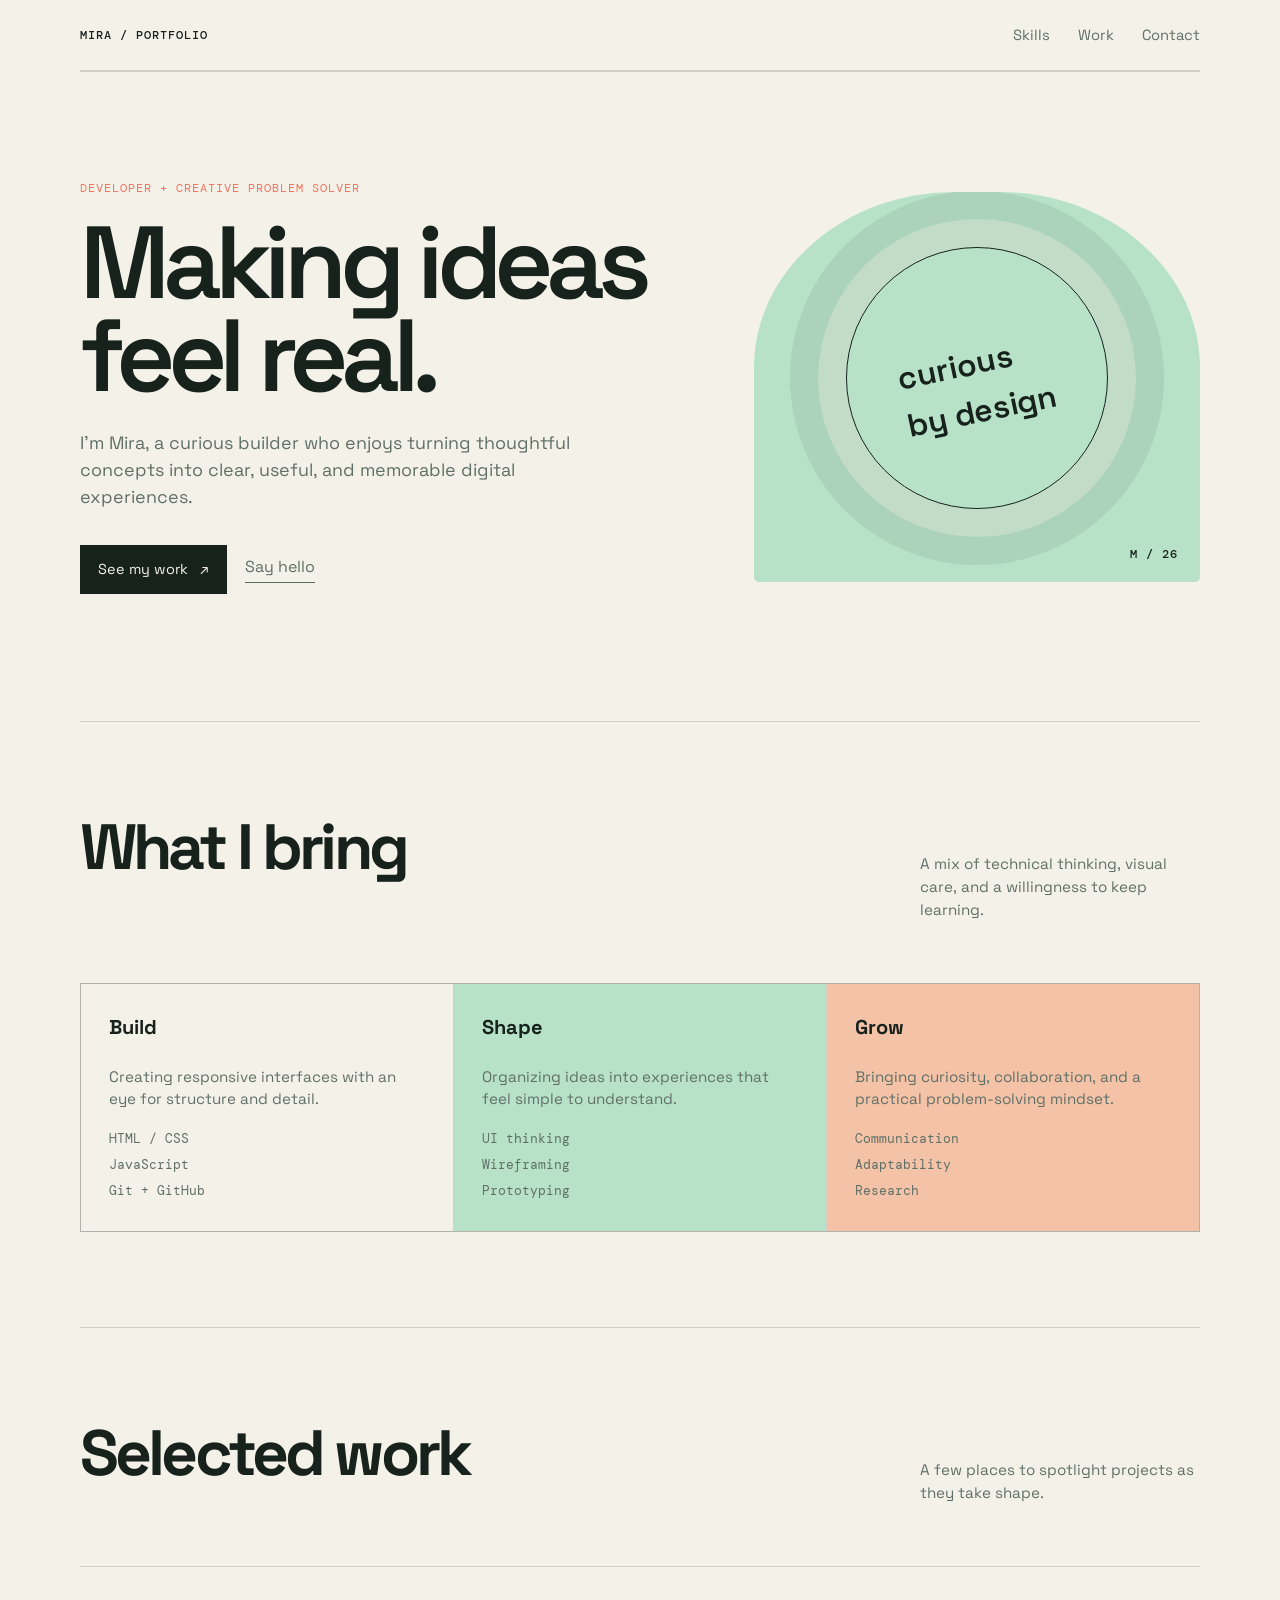
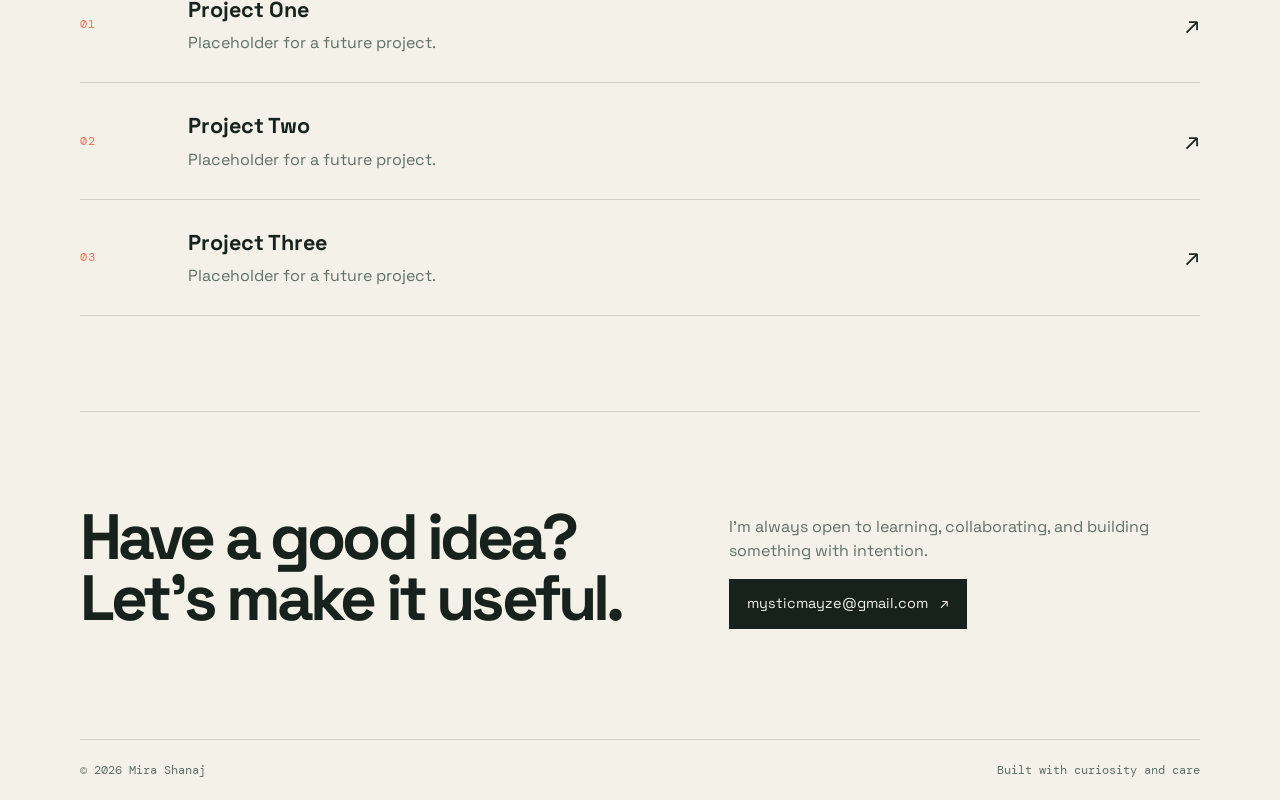
==== index.html @ 94800865 "Add initial portfolio website structure and styles This commit adds the initial structure and stylin" ====
<!DOCTYPE html>
<html lang="en">
<head>
    <meta charset="UTF-8">
    <meta name="viewport" content="width=device-width, initial-scale=1.0">
    <meta name="description" content="Mira Shanaj's portfolio: a curious developer building useful digital experiences.">
    <title>Mira Shanaj | Developer Portfolio</title>
    <style>
        @import url('https://fonts.googleapis.com/css2?family=DM+Mono:wght@400;500&family=Space+Grotesk:wght@400;500;600;700&display=swap');

        :root {
            --ink: #17221d;
            --muted: #607067;
            --paper: #f4f1e9;
            --mint: #b8e2c8;
            --coral: #ef755f;
            --line: rgba(23, 34, 29, 0.16);
        }

        * { box-sizing: border-box; }

        html { scroll-behavior: smooth; }

        body {
            margin: 0;
            color: var(--ink);
            background: var(--paper);
            font-family: 'Space Grotesk', sans-serif;
            line-height: 1.5;
        }

        a { color: inherit; text-decoration: none; }

        .shell { width: min(1120px, calc(100% - 40px)); margin: 0 auto; }

        header {
            display: flex;
            align-items: center;
            justify-content: space-between;
            padding: 24px 0;
            border-bottom: 1px solid var(--line);
        }

        .mark, .eyebrow, .project-number {
            font-family: 'DM Mono', monospace;
            font-size: 0.78rem;
            letter-spacing: 0.08em;
            text-transform: uppercase;
        }

        .mark { font-weight: 500; }

        nav { display: flex; gap: 28px; color: var(--muted); font-size: 0.92rem; }
        nav a:hover { color: var(--coral); }

        .hero {
            min-height: 650px;
            display: grid;
            grid-template-columns: 1.15fr 0.85fr;
            align-items: center;
            gap: 70px;
            padding: 90px 0 110px;
        }

        .eyebrow { color: var(--coral); margin: 0 0 18px; }

        h1, h2, h3, p { margin-top: 0; }

        h1 {
            max-width: 700px;
            margin-bottom: 28px;
            font-size: clamp(3.7rem, 8vw, 7.8rem);
            line-height: 0.91;
            letter-spacing: -0.07em;
            font-weight: 600;
        }

        .hero-copy { max-width: 500px; color: var(--muted); font-size: 1.12rem; }

        .actions { display: flex; align-items: center; gap: 18px; margin-top: 34px; }

        .button {
            display: inline-flex;
            align-items: center;
            gap: 12px;
            padding: 13px 17px;
            border: 1px solid var(--ink);
            background: var(--ink);
            color: var(--paper);
            font-size: 0.9rem;
            transition: transform 180ms ease, background 180ms ease;
        }

        .button:hover { transform: translateY(-3px); background: var(--coral); border-color: var(--coral); }
        .text-link { color: var(--muted); border-bottom: 1px solid var(--muted); padding-bottom: 3px; }
        .text-link:hover { color: var(--coral); border-color: var(--coral); }

        .hero-art {
            position: relative;
            min-height: 390px;
            background: var(--mint);
            overflow: hidden;
            border-radius: 45% 45% 5px 5px;
        }

        .hero-art::before {
            content: '';
            position: absolute;
            width: 260px;
            height: 260px;
            top: 55px;
            left: 50%;
            transform: translateX(-50%);
            border: 1px solid var(--ink);
            border-radius: 50%;
            box-shadow: 0 0 0 28px rgba(244, 241, 233, 0.3), 0 0 0 56px rgba(23, 34, 29, 0.08);
        }

        .hero-art::after {
            content: 'M / 26';
            position: absolute;
            right: 22px;
            bottom: 20px;
            font: 500 0.78rem 'DM Mono', monospace;
            letter-spacing: 0.08em;
        }

        .orbit-label { position: absolute; top: 50%; left: 50%; transform: translate(-50%, -50%) rotate(-12deg); font-size: 2rem; font-weight: 600; }

        section { padding: 95px 0; border-top: 1px solid var(--line); }

        .section-heading { display: flex; justify-content: space-between; align-items: baseline; margin-bottom: 46px; }
        h2 { font-size: clamp(2.3rem, 5vw, 4.4rem); line-height: 0.95; letter-spacing: -0.06em; margin-bottom: 0; }
        .section-note { max-width: 280px; color: var(--muted); font-size: 0.95rem; }

        .skills { display: grid; grid-template-columns: repeat(3, 1fr); gap: 1px; background: var(--line); border: 1px solid var(--line); }
        .skill { min-height: 200px; padding: 28px; background: var(--paper); }
        .skill:nth-child(2) { background: var(--mint); }
        .skill:nth-child(3) { background: #f3c2a7; }
        .skill h3 { font-size: 1.25rem; margin-bottom: 24px; }
        .skill p { color: var(--muted); font-size: 0.95rem; }
        .skill ul { list-style: none; margin: 0; padding: 0; color: var(--muted); font: 0.8rem 'DM Mono', monospace; line-height: 2; }

        .projects { display: grid; gap: 0; }
        .project { display: grid; grid-template-columns: 80px 1fr 120px; gap: 28px; align-items: center; padding: 27px 0; border-bottom: 1px solid var(--line); }
        .project:first-child { border-top: 1px solid var(--line); }
        .project-number { color: var(--coral); }
        .project h3 { margin: 0 0 5px; font-size: 1.35rem; }
        .project p { margin: 0; color: var(--muted); }
        .project-arrow { justify-self: end; font-size: 1.5rem; transition: transform 180ms ease; }
        .project:hover .project-arrow { transform: translate(5px, -5px); color: var(--coral); }

        .contact { display: grid; grid-template-columns: 1fr 0.8fr; gap: 60px; align-items: end; padding-bottom: 110px; }
        .contact h2 { max-width: 650px; }
        .contact-copy { color: var(--muted); }
        footer { display: flex; justify-content: space-between; gap: 20px; padding: 22px 0; border-top: 1px solid var(--line); color: var(--muted); font: 0.75rem 'DM Mono', monospace; }

        @media (max-width: 760px) {
            .shell { width: min(100% - 28px, 560px); }
            header { padding: 18px 0; }
            nav { gap: 14px; font-size: 0.8rem; }
            .hero { display: flex; flex-direction: column; align-items: stretch; gap: 48px; padding: 70px 0 80px; }
            h1 { font-size: clamp(3.6rem, 18vw, 6rem); }
            .hero-art { min-height: 280px; }
            section { padding: 70px 0; }
            .section-heading, .contact { display: block; }
            .section-note { margin-top: 18px; }
            .skills { grid-template-columns: 1fr; }
            .skill { min-height: auto; }
            .project { grid-template-columns: 42px 1fr 25px; gap: 12px; }
            .project p { font-size: 0.88rem; }
            .contact-copy { margin: 22px 0 30px; }
            footer { display: block; }
            footer span { display: block; margin-top: 8px; }
        }
    </style>
</head>
<body>
    <div class="shell">
        <header>
            <a class="mark" href="#top">Mira / portfolio</a>
            <nav aria-label="Main navigation">
                <a href="#skills">Skills</a>
                <a href="#work">Work</a>
                <a href="#contact">Contact</a>
            </nav>
        </header>

        <main id="top">
            <section class="hero">
                <div>
                    <p class="eyebrow">Developer + creative problem solver</p>
                    <h1>Making ideas feel real.</h1>
                    <p class="hero-copy">I’m Mira, a curious builder who enjoys turning thoughtful concepts into clear, useful, and memorable digital experiences.</p>
                    <div class="actions">
                        <a class="button" href="#work">See my work <span aria-hidden="true">↗</span></a>
                        <a class="text-link" href="mailto:mysticmayze@gmail.com">Say hello</a>
                    </div>
                </div>
                <div class="hero-art" aria-label="Abstract graphic with the letter M">
                    <div class="orbit-label">curious<br>by design</div>
                </div>
            </section>

            <section id="skills">
                <div class="section-heading">
                    <h2>What I bring</h2>
                    <p class="section-note">A mix of technical thinking, visual care, and a willingness to keep learning.</p>
                </div>
                <div class="skills">
                    <article class="skill">
                        <h3>Build</h3>
                        <p>Creating responsive interfaces with an eye for structure and detail.</p>
                        <ul><li>HTML / CSS</li><li>JavaScript</li><li>Git + GitHub</li></ul>
                    </article>
                    <article class="skill">
                        <h3>Shape</h3>
                        <p>Organizing ideas into experiences that feel simple to understand.</p>
                        <ul><li>UI thinking</li><li>Wireframing</li><li>Prototyping</li></ul>
                    </article>
                    <article class="skill">
                        <h3>Grow</h3>
                        <p>Bringing curiosity, collaboration, and a practical problem-solving mindset.</p>
                        <ul><li>Communication</li><li>Adaptability</li><li>Research</li></ul>
                    </article>
                </div>
            </section>

            <section id="work">
                <div class="section-heading">
                    <h2>Selected work</h2>
                    <p class="section-note">A few places to spotlight projects as they take shape.</p>
                </div>
                <div class="projects">
                    <a class="project" href="#contact"><span class="project-number">01</span><span><h3>Project One</h3><p>Placeholder for a future project.</p></span><span class="project-arrow" aria-hidden="true">↗</span></a>
                    <a class="project" href="#contact"><span class="project-number">02</span><span><h3>Project Two</h3><p>Placeholder for a future project.</p></span><span class="project-arrow" aria-hidden="true">↗</span></a>
                    <a class="project" href="#contact"><span class="project-number">03</span><span><h3>Project Three</h3><p>Placeholder for a future project.</p></span><span class="project-arrow" aria-hidden="true">↗</span></a>
                </div>
            </section>

            <section class="contact" id="contact">
                <h2>Have a good idea?<br>Let’s make it useful.</h2>
                <div>
                    <p class="contact-copy">I’m always open to learning, collaborating, and building something with intention.</p>
                    <a class="button" href="mailto:mysticmayze@gmail.com">mysticmayze@gmail.com <span aria-hidden="true">↗</span></a>
                </div>
            </section>
        </main>

        <footer><span>© 2026 Mira Shanaj</span><span>Built with curiosity and care</span></footer>
    </div>
</body>
</html>
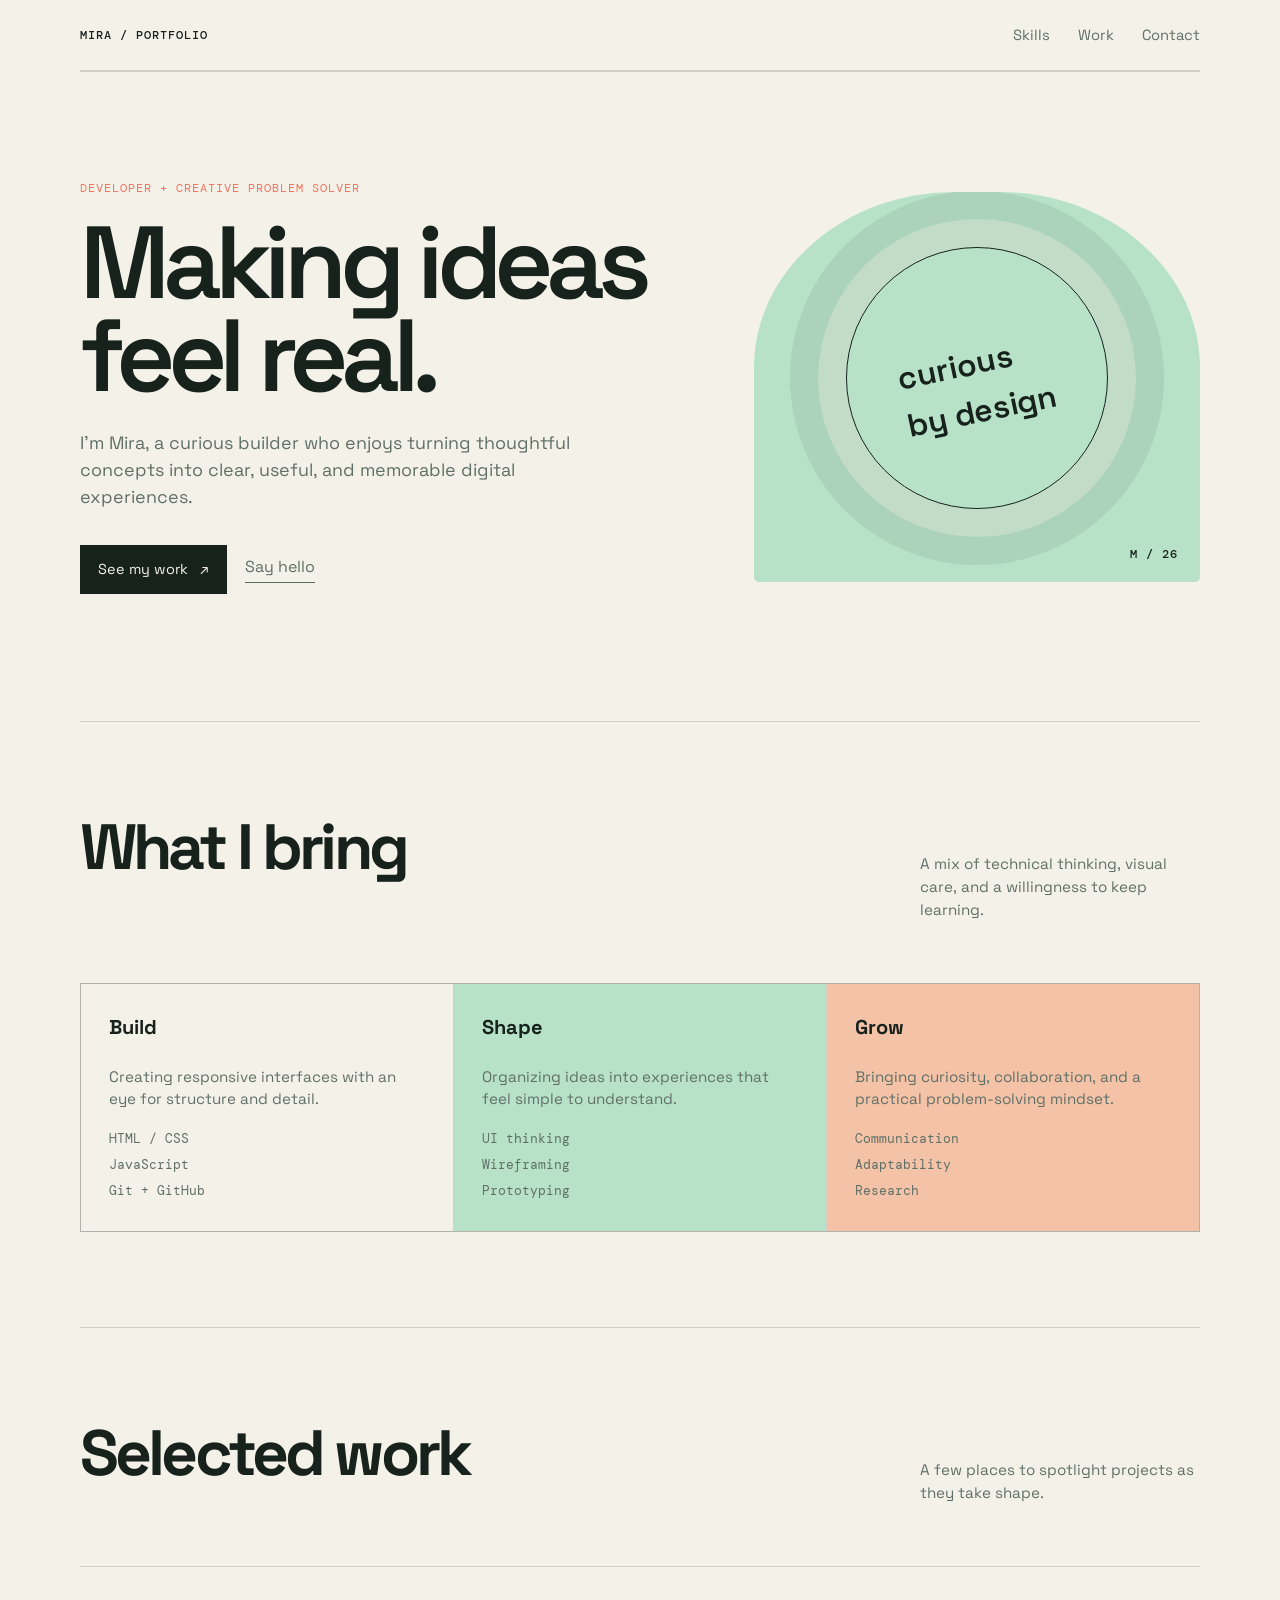
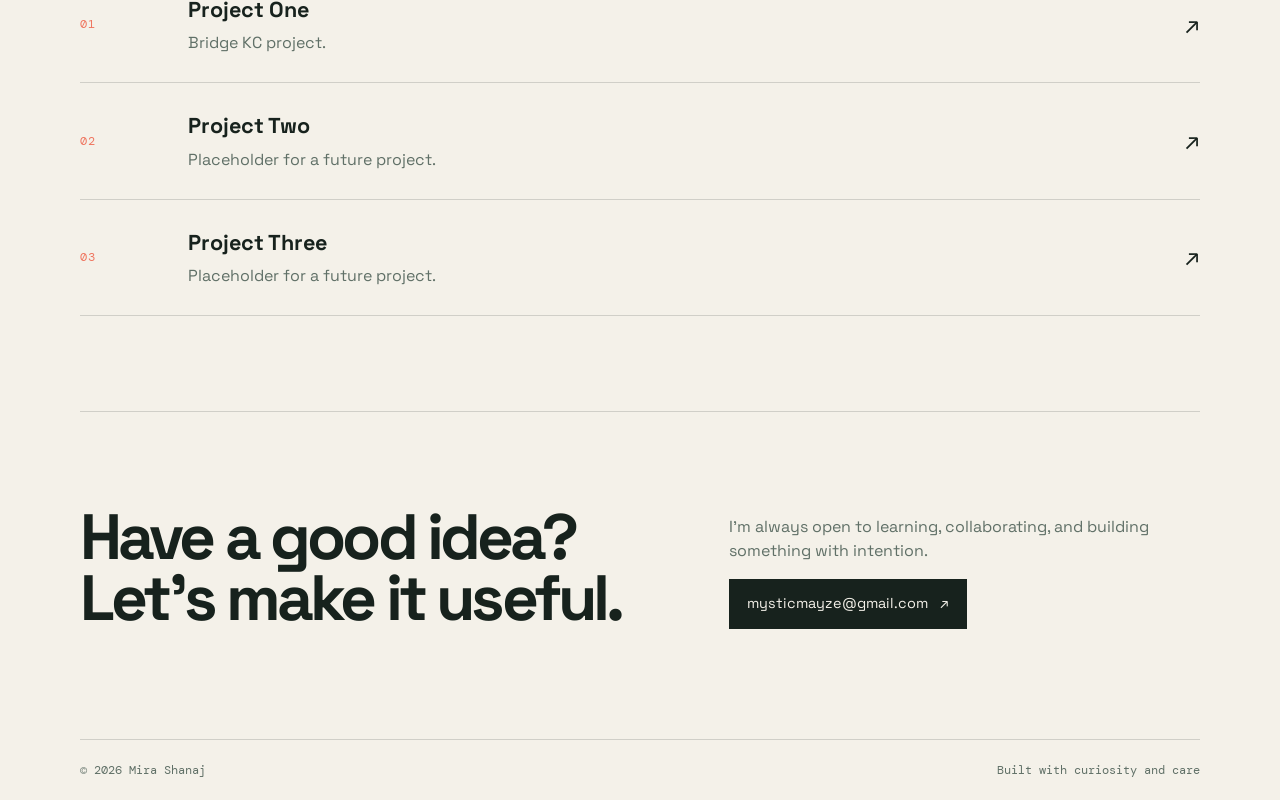
==== commit e5027550: "Revert "Add BITBOUND pixel styling" This reverts commit 67c38b4f0cefd999de7adc64b8f4826a920ceb21." ====
--- a/index.html
+++ b/index.html
@@ -232,7 +232,7 @@
                     <p class="section-note">A few places to spotlight projects as they take shape.</p>
                 </div>
                 <div class="projects">
-                    <a class="project" href="#contact"><span class="project-number">01</span><span><h3>Project One</h3><p>Placeholder for a future project.</p></span><span class="project-arrow" aria-hidden="true">↗</span></a>
+                    <a class="project" href="https://mirathemystical.github.io/brigde-kc-/" target="_blank" rel="noopener noreferrer"><span class="project-number">01</span><span><h3>Project One</h3><p>Bridge KC project.</p></span><span class="project-arrow" aria-hidden="true">↗</span></a>
                     <a class="project" href="#contact"><span class="project-number">02</span><span><h3>Project Two</h3><p>Placeholder for a future project.</p></span><span class="project-arrow" aria-hidden="true">↗</span></a>
                     <a class="project" href="#contact"><span class="project-number">03</span><span><h3>Project Three</h3><p>Placeholder for a future project.</p></span><span class="project-arrow" aria-hidden="true">↗</span></a>
                 </div>
